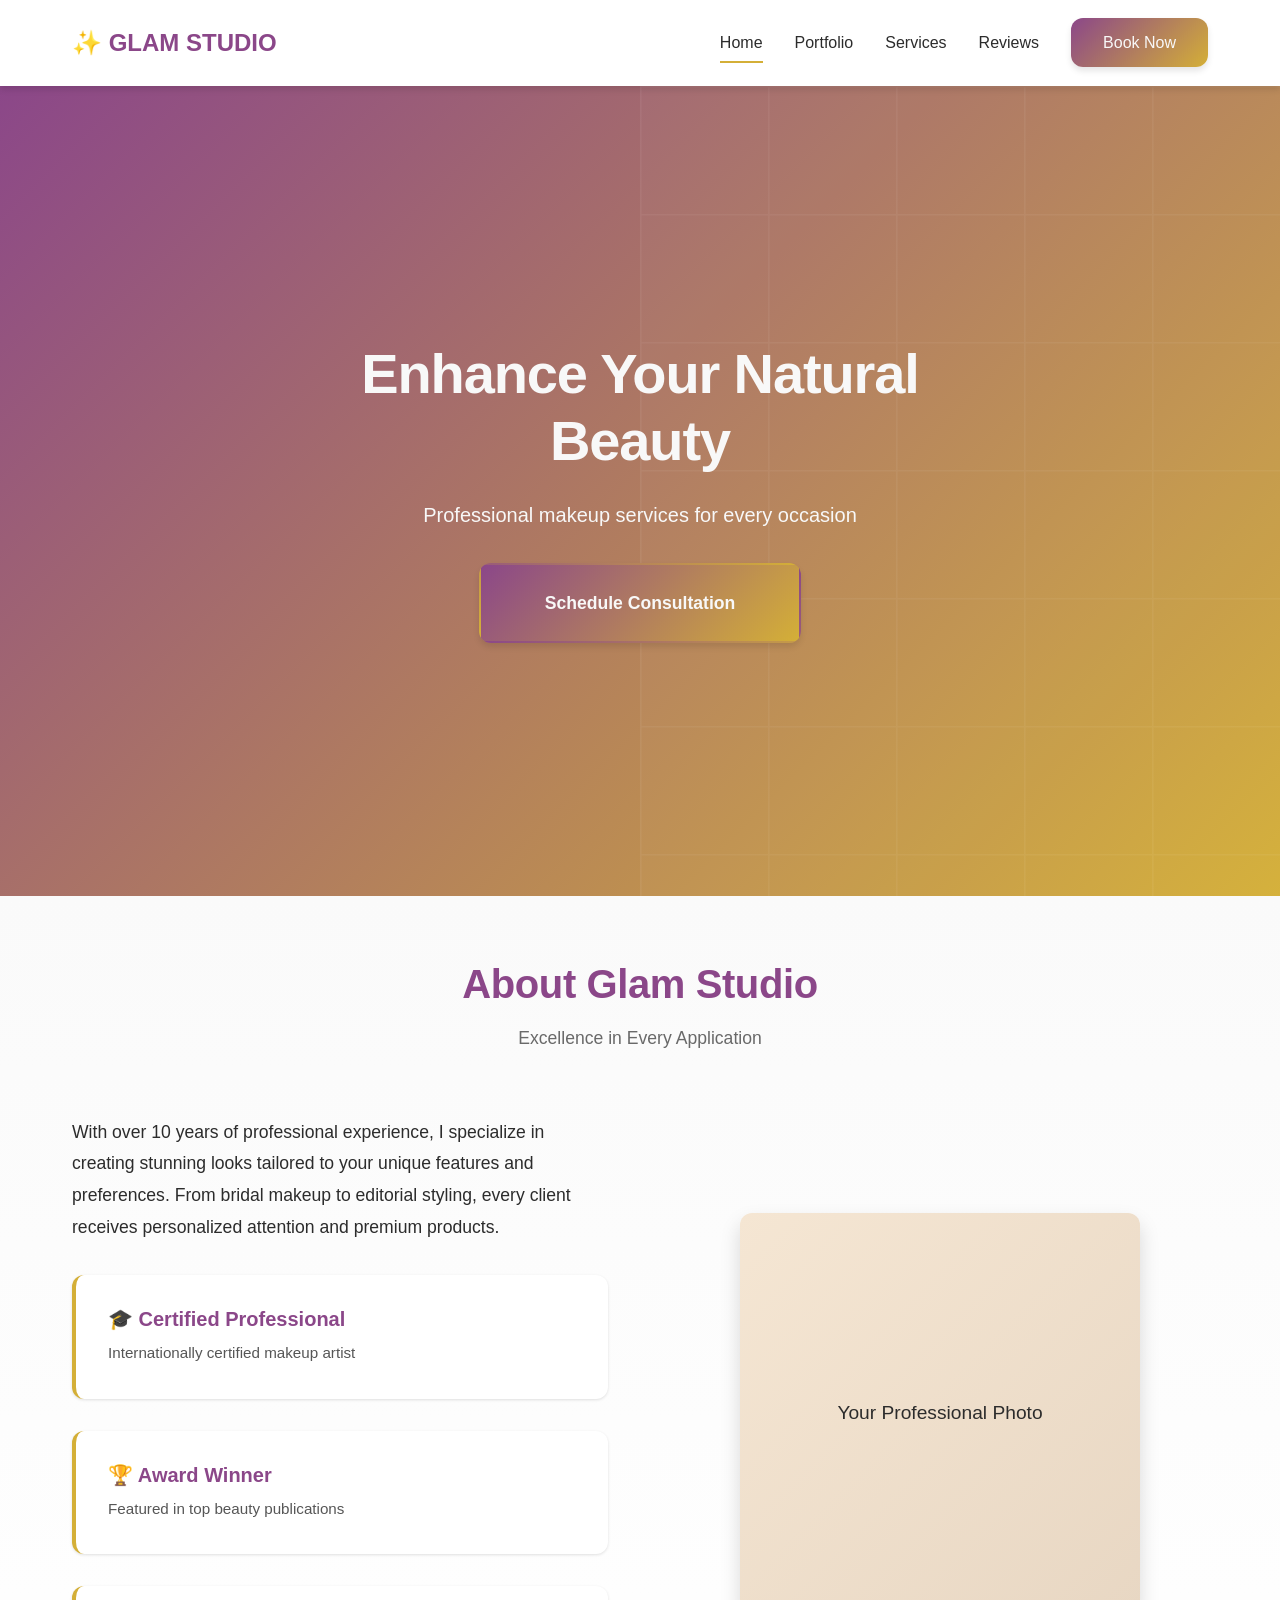
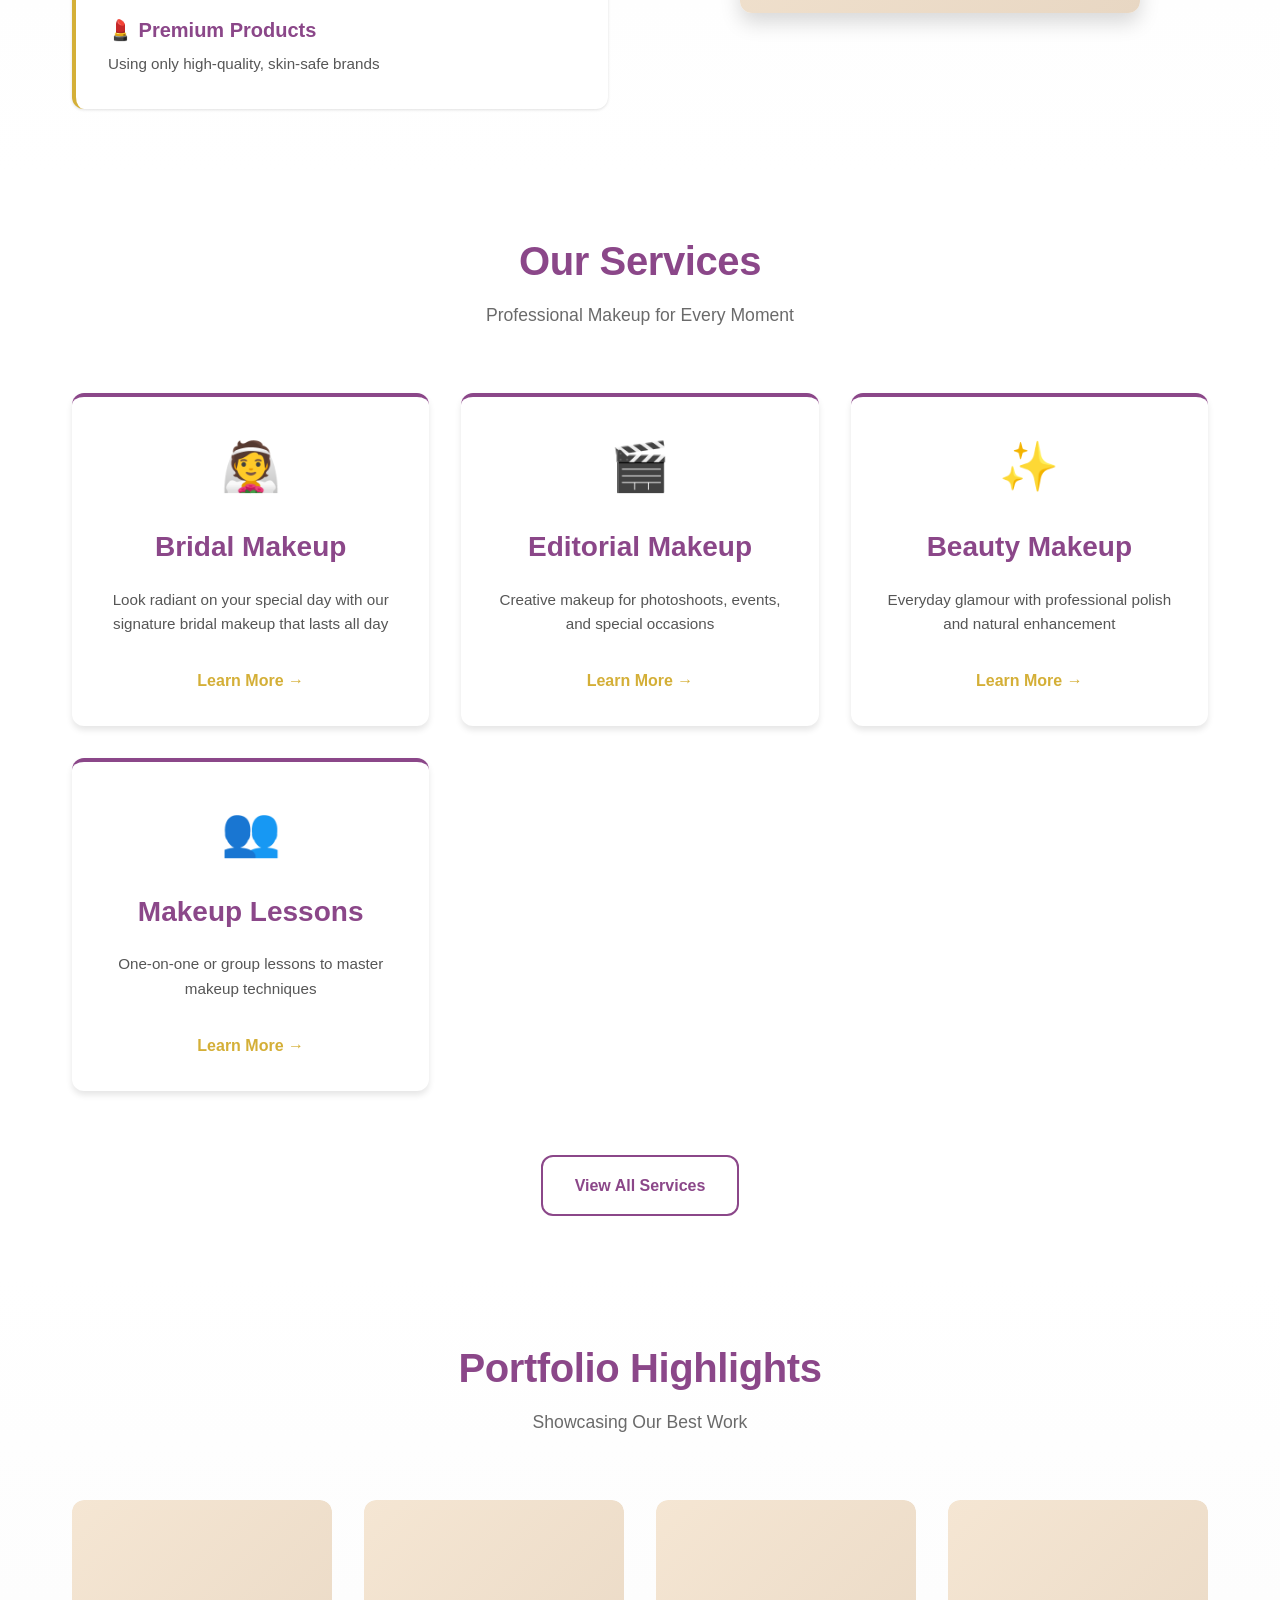
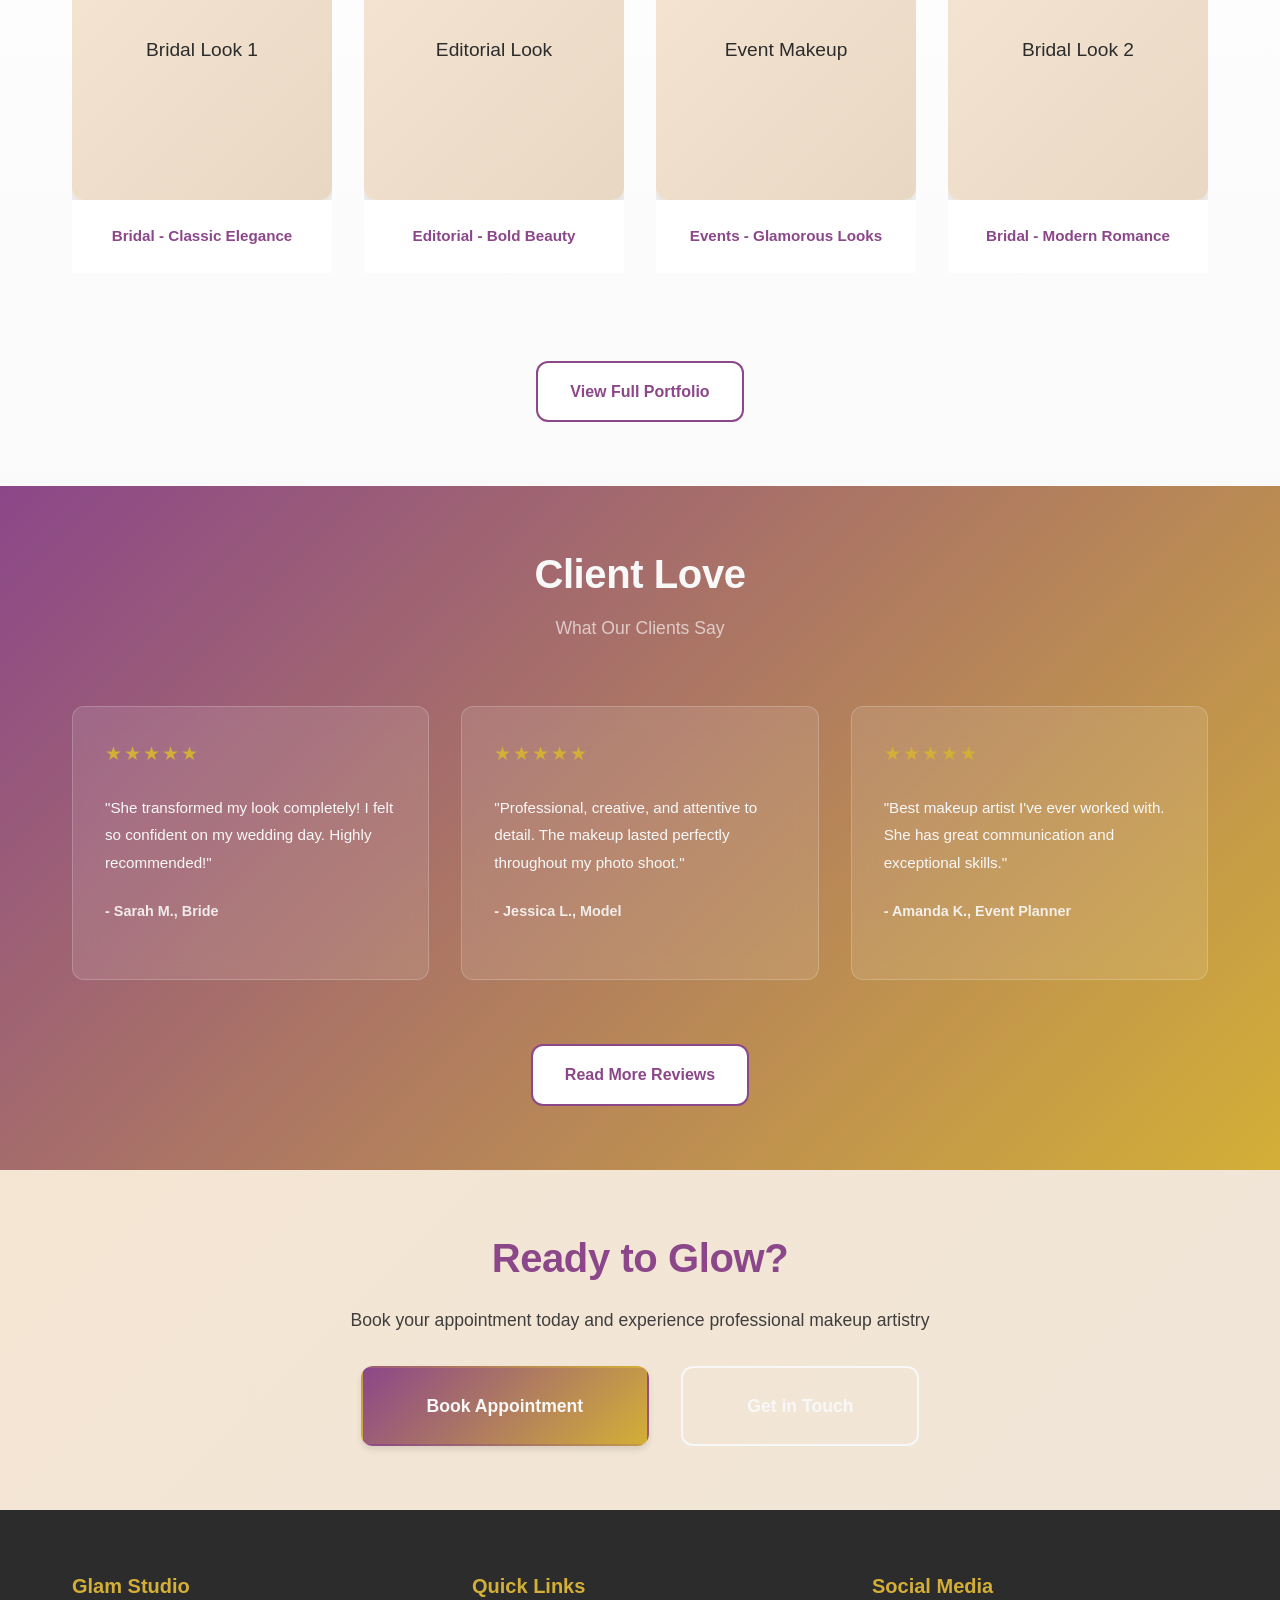
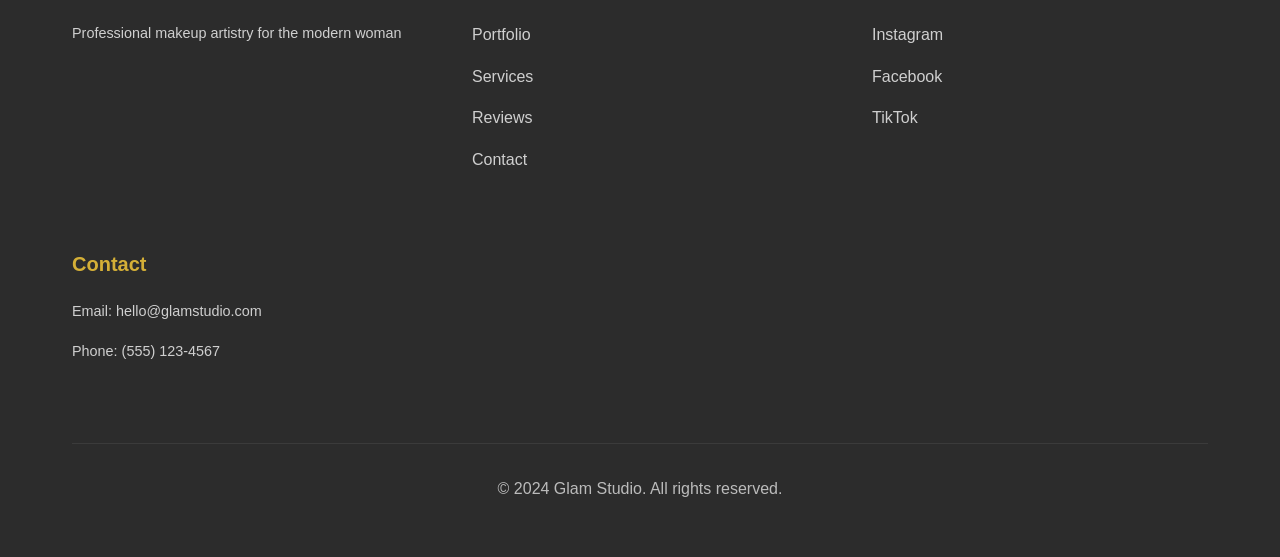
==== pages/index.html @ d690f505 "Reorganize project structure: move HTML to pages/, CSS to css/, JS to js/, and add documentation" ====
<!DOCTYPE html>
<html lang="en">
<head>
    <meta charset="UTF-8">
    <meta name="viewport" content="width=device-width, initial-scale=1.0">
    <title>Glam Studio - Professional Makeup Artist</title>
    <meta name="description" content="Transform your look with expert makeup services. Professional bridal, editorial, and beauty makeup by certified makeup artist.">
    <meta name="keywords" content="makeup artist, bridal makeup, professional makeup, beauty services">
    <link rel="stylesheet" href="../css/style.css">
</head>
<body>
    <!-- Navigation Bar -->
    <nav class="navbar">
        <div class="container">
            <div class="nav-wrapper">
                <a href="index.html" class="logo">✨ GLAM STUDIO</a>
                <ul class="nav-menu">
                    <li><a href="index.html" class="nav-link active">Home</a></li>
                    <li><a href="portfolio.html" class="nav-link">Portfolio</a></li>
                    <li><a href="services.html" class="nav-link">Services</a></li>
                    <li><a href="reviews.html" class="nav-link">Reviews</a></li>
                    <li><a href="contact.html" class="nav-link cta-button">Book Now</a></li>
                </ul>
            </div>
        </div>
    </nav>

    <!-- Hero Section -->
    <header class="hero">
        <div class="hero-content">
            <h1 class="hero-title">Enhance Your Natural Beauty</h1>
            <p class="hero-subtitle">Professional makeup services for every occasion</p>
            <a href="contact.html" class="btn btn-primary btn-lg">Schedule Consultation</a>
        </div>
        <div class="hero-background"></div>
    </header>

    <!-- About Section -->
    <section class="about">
        <div class="container">
            <div class="section-header">
                <h2>About Glam Studio</h2>
                <p class="section-subtitle">Excellence in Every Application</p>
            </div>
            <div class="about-grid">
                <div class="about-content">
                    <p>With over 10 years of professional experience, I specialize in creating stunning looks tailored to your unique features and preferences. From bridal makeup to editorial styling, every client receives personalized attention and premium products.</p>
                    <div class="credentials">
                        <div class="credential-item">
                            <h4>🎓 Certified Professional</h4>
                            <p>Internationally certified makeup artist</p>
                        </div>
                        <div class="credential-item">
                            <h4>🏆 Award Winner</h4>
                            <p>Featured in top beauty publications</p>
                        </div>
                        <div class="credential-item">
                            <h4>💄 Premium Products</h4>
                            <p>Using only high-quality, skin-safe brands</p>
                        </div>
                    </div>
                </div>
                <div class="about-image">
                    <div class="image-placeholder">
                        <span>Your Professional Photo</span>
                    </div>
                </div>
            </div>
        </div>
    </section>

    <!-- Services Preview -->
    <section class="services-preview">
        <div class="container">
            <div class="section-header">
                <h2>Our Services</h2>
                <p class="section-subtitle">Professional Makeup for Every Moment</p>
            </div>
            <div class="services-grid">
                <div class="service-card">
                    <div class="service-icon">👰</div>
                    <h3>Bridal Makeup</h3>
                    <p>Look radiant on your special day with our signature bridal makeup that lasts all day</p>
                    <a href="services.html#bridal" class="service-link">Learn More →</a>
                </div>
                <div class="service-card">
                    <div class="service-icon">🎬</div>
                    <h3>Editorial Makeup</h3>
                    <p>Creative makeup for photoshoots, events, and special occasions</p>
                    <a href="services.html#editorial" class="service-link">Learn More →</a>
                </div>
                <div class="service-card">
                    <div class="service-icon">✨</div>
                    <h3>Beauty Makeup</h3>
                    <p>Everyday glamour with professional polish and natural enhancement</p>
                    <a href="services.html#beauty" class="service-link">Learn More →</a>
                </div>
                <div class="service-card">
                    <div class="service-icon">👥</div>
                    <h3>Makeup Lessons</h3>
                    <p>One-on-one or group lessons to master makeup techniques</p>
                    <a href="services.html#lessons" class="service-link">Learn More →</a>
                </div>
            </div>
            <div class="services-cta">
                <a href="services.html" class="btn btn-secondary">View All Services</a>
            </div>
        </div>
    </section>

    <!-- Portfolio Preview -->
    <section class="portfolio-preview">
        <div class="container">
            <div class="section-header">
                <h2>Portfolio Highlights</h2>
                <p class="section-subtitle">Showcasing Our Best Work</p>
            </div>
            <div class="portfolio-grid">
                <div class="portfolio-item">
                    <div class="portfolio-image">
                        <div class="image-placeholder">
                            <span>Bridal Look 1</span>
                        </div>
                    </div>
                    <p class="portfolio-title">Bridal - Classic Elegance</p>
                </div>
                <div class="portfolio-item">
                    <div class="portfolio-image">
                        <div class="image-placeholder">
                            <span>Editorial Look</span>
                        </div>
                    </div>
                    <p class="portfolio-title">Editorial - Bold Beauty</p>
                </div>
                <div class="portfolio-item">
                    <div class="portfolio-image">
                        <div class="image-placeholder">
                            <span>Event Makeup</span>
                        </div>
                    </div>
                    <p class="portfolio-title">Events - Glamorous Looks</p>
                </div>
                <div class="portfolio-item">
                    <div class="portfolio-image">
                        <div class="image-placeholder">
                            <span>Bridal Look 2</span>
                        </div>
                    </div>
                    <p class="portfolio-title">Bridal - Modern Romance</p>
                </div>
            </div>
            <div class="portfolio-cta">
                <a href="portfolio.html" class="btn btn-secondary">View Full Portfolio</a>
            </div>
        </div>
    </section>

    <!-- Testimonials Preview -->
    <section class="testimonials-preview">
        <div class="container">
            <div class="section-header">
                <h2>Client Love</h2>
                <p class="section-subtitle">What Our Clients Say</p>
            </div>
            <div class="testimonials-grid">
                <div class="testimonial-card">
                    <div class="stars">★★★★★</div>
                    <p class="testimonial-text">"She transformed my look completely! I felt so confident on my wedding day. Highly recommended!"</p>
                    <p class="testimonial-author">- Sarah M., Bride</p>
                </div>
                <div class="testimonial-card">
                    <div class="stars">★★★★★</div>
                    <p class="testimonial-text">"Professional, creative, and attentive to detail. The makeup lasted perfectly throughout my photo shoot."</p>
                    <p class="testimonial-author">- Jessica L., Model</p>
                </div>
                <div class="testimonial-card">
                    <div class="stars">★★★★★</div>
                    <p class="testimonial-text">"Best makeup artist I've ever worked with. She has great communication and exceptional skills."</p>
                    <p class="testimonial-author">- Amanda K., Event Planner</p>
                </div>
            </div>
            <div class="testimonials-cta">
                <a href="reviews.html" class="btn btn-secondary">Read More Reviews</a>
            </div>
        </div>
    </section>

    <!-- Call-to-Action Section -->
    <section class="cta-section">
        <div class="container">
            <h2>Ready to Glow?</h2>
            <p>Book your appointment today and experience professional makeup artistry</p>
            <div class="cta-buttons">
                <a href="contact.html" class="btn btn-primary btn-lg">Book Appointment</a>
                <a href="contact.html" class="btn btn-outline btn-lg">Get in Touch</a>
            </div>
        </div>
    </section>

    <!-- Footer -->
    <footer class="footer">
        <div class="container">
            <div class="footer-grid">
                <div class="footer-section">
                    <h4>Glam Studio</h4>
                    <p>Professional makeup artistry for the modern woman</p>
                </div>
                <div class="footer-section">
                    <h4>Quick Links</h4>
                    <ul>
                        <li><a href="portfolio.html">Portfolio</a></li>
                        <li><a href="services.html">Services</a></li>
                        <li><a href="reviews.html">Reviews</a></li>
                        <li><a href="contact.html">Contact</a></li>
                    </ul>
                </div>
                <div class="footer-section">
                    <h4>Social Media</h4>
                    <ul>
                        <li><a href="#">Instagram</a></li>
                        <li><a href="#">Facebook</a></li>
                        <li><a href="#">TikTok</a></li>
                    </ul>
                </div>
                <div class="footer-section">
                    <h4>Contact</h4>
                    <p>Email: hello@glamstudio.com</p>
                    <p>Phone: (555) 123-4567</p>
                </div>
            </div>
            <div class="footer-bottom">
                <p>&copy; 2024 Glam Studio. All rights reserved.</p>
            </div>
        </div>
    </footer>

    <script src="../js/script.js"></script>
</body>
</html>
---- css/style.css ----
/* ========================================
   PROFESSIONAL MAKEUP ARTIST WEBSITE
   Web Design Principles Applied:
   - Visual Hierarchy (Gestalt Principles)
   - Color Theory & Contrast (Aesthetic-Usability Effect)
   - Simplicity & Minimalism (Hick's Law)
   - Typography & Readability (Fitts's Law)
   - Performance & Accessibility (WCAG 2.1)
   ======================================== */

/* ========== ROOT & VARIABLES ========== */
:root {
    /* Color Palette - Professional & Elegant */
    --primary: #8B4789;          /* Rich Purple - Premium, sophisticated */
    --secondary: #D4AF37;        /* Gold - Luxury, elegance */
    --accent: #F5E6D3;           /* Warm Cream - Warmth, sophistication */
    --text-dark: #2C2C2C;        /* Deep charcoal - readability */
    --text-light: #F8F8F8;       /* Off-white - contrast */
    --border: #E8E8E8;           /* Light gray - subtle separation */
    --success: #27AE60;          /* Green - positive feedback */
    
    /* Typography */
    --font-heading: 'Segoe UI', Tahoma, Geneva, Verdana, sans-serif;
    --font-body: -apple-system, BlinkMacSystemFont, 'Segoe UI', 'Roboto', sans-serif;
    
    /* Spacing System (8px base) */
    --spacing-xs: 0.5rem;
    --spacing-sm: 1rem;
    --spacing-md: 1.5rem;
    --spacing-lg: 2rem;
    --spacing-xl: 3rem;
    --spacing-2xl: 4rem;
    
    /* Border Radius */
    --radius-sm: 4px;
    --radius-md: 8px;
    --radius-lg: 12px;
    
    /* Shadows - Depth Hierarchy */
    --shadow-sm: 0 1px 3px rgba(0, 0, 0, 0.12);
    --shadow-md: 0 4px 6px rgba(0, 0, 0, 0.1);
    --shadow-lg: 0 10px 20px rgba(0, 0, 0, 0.15);
    --shadow-xl: 0 20px 40px rgba(0, 0, 0, 0.2);
    
    /* Transitions */
    --transition-fast: 200ms ease;
    --transition-base: 300ms ease;
    --transition-slow: 500ms ease;
}

/* ========== GLOBAL STYLES ========== */
* {
    margin: 0;
    padding: 0;
    box-sizing: border-box;
}

html {
    scroll-behavior: smooth;
    font-size: 16px;
}

body {
    font-family: var(--font-body);
    color: var(--text-dark);
    background-color: #FFFFFF;
    line-height: 1.6;
    -webkit-font-smoothing: antialiased;
    -moz-osx-font-smoothing: grayscale;
}

/* ========== TYPOGRAPHY ========== */
h1, h2, h3, h4, h5, h6 {
    font-family: var(--font-heading);
    font-weight: 700;
    line-height: 1.2;
    margin-bottom: var(--spacing-md);
}

h1 {
    font-size: 3.5rem;
    letter-spacing: -0.02em;
}

h2 {
    font-size: 2.5rem;
    letter-spacing: -0.01em;
}

h3 {
    font-size: 1.75rem;
}

h4 {
    font-size: 1.25rem;
}

p {
    font-size: 1rem;
    margin-bottom: var(--spacing-md);
}

a {
    text-decoration: none;
    color: inherit;
    transition: color var(--transition-base);
}

/* ========== CONTAINER & LAYOUT ========== */
.container {
    max-width: 1200px;
    margin: 0 auto;
    padding: 0 var(--spacing-lg);
}

section {
    padding: var(--spacing-2xl) 0;
}

/* ========== NAVBAR ========== */
.navbar {
    background: #FFFFFF;
    position: sticky;
    top: 0;
    z-index: 1000;
    box-shadow: var(--shadow-md);
}

.nav-wrapper {
    display: flex;
    justify-content: space-between;
    align-items: center;
    padding: var(--spacing-md) 0;
}

.logo {
    font-size: 1.5rem;
    font-weight: 800;
    color: var(--primary);
    transition: transform var(--transition-base);
}

.logo:hover {
    transform: scale(1.05);
}

.nav-menu {
    display: flex;
    list-style: none;
    gap: var(--spacing-lg);
    align-items: center;
}

.nav-link {
    font-weight: 500;
    color: var(--text-dark);
    position: relative;
    padding: var(--spacing-xs) 0;
    transition: color var(--transition-base);
}

.nav-link::after {
    content: '';
    position: absolute;
    bottom: -4px;
    left: 0;
    width: 0;
    height: 2px;
    background: var(--secondary);
    transition: width var(--transition-base);
}

.nav-link:hover::after,
.nav-link.active::after {
    width: 100%;
}

.cta-button {
    background: linear-gradient(135deg, var(--primary), var(--secondary));
    color: var(--text-light);
    padding: var(--spacing-sm) var(--spacing-lg);
    border-radius: var(--radius-lg);
    transition: all var(--transition-base);
    box-shadow: var(--shadow-md);
}

.cta-button:hover {
    transform: translateY(-2px);
    box-shadow: var(--shadow-lg);
}

/* ========== HERO SECTION ========== */
.hero {
    min-height: 90vh;
    display: flex;
    align-items: center;
    justify-content: center;
    position: relative;
    overflow: hidden;
    background: linear-gradient(135deg, var(--primary), var(--secondary));
    color: var(--text-light);
}

.hero-background {
    position: absolute;
    top: 0;
    right: 0;
    width: 50%;
    height: 100%;
    background: url('data:image/svg+xml,<svg xmlns="http://www.w3.org/2000/svg" viewBox="0 0 100 100"><defs><pattern id="grid" width="20" height="20" patternUnits="userSpaceOnUse"><path d="M 20 0 L 0 0 0 20" fill="none" stroke="rgba(255,255,255,0.1)" stroke-width="0.5"/></pattern></defs><rect width="100" height="100" fill="rgba(255,255,255,0.05)"/><rect width="100" height="100" fill="url(%23grid)" /></svg>');
    opacity: 0.5;
}

.hero-content {
    text-align: center;
    z-index: 10;
    max-width: 600px;
}

.hero-title {
    font-size: 3.5rem;
    margin-bottom: var(--spacing-md);
    animation: slideInDown 0.8s ease-out;
}

.hero-subtitle {
    font-size: 1.25rem;
    margin-bottom: var(--spacing-lg);
    opacity: 0.9;
    animation: slideInUp 0.8s ease-out 0.2s both;
}

/* ========== BUTTONS ========== */
.btn {
    display: inline-block;
    padding: var(--spacing-sm) var(--spacing-lg);
    border-radius: var(--radius-lg);
    font-weight: 600;
    text-align: center;
    cursor: pointer;
    transition: all var(--transition-base);
    border: 2px solid transparent;
    font-size: 1rem;
}

.btn-primary {
    background: linear-gradient(135deg, var(--primary), var(--secondary));
    color: var(--text-light);
    box-shadow: var(--shadow-md);
}

.btn-primary:hover {
    transform: translateY(-3px);
    box-shadow: var(--shadow-lg);
}

.btn-secondary {
    background: #FFFFFF;
    color: var(--primary);
    border: 2px solid var(--primary);
}

.btn-secondary:hover {
    background: var(--primary);
    color: var(--text-light);
}

.btn-outline {
    border: 2px solid var(--text-light);
    color: var(--text-light);
    background: transparent;
}

.btn-outline:hover {
    background: var(--text-light);
    color: var(--primary);
}

.btn-lg {
    padding: var(--spacing-md) var(--spacing-2xl);
    font-size: 1.1rem;
}

/* ========== SECTION HEADERS ========== */
.section-header {
    text-align: center;
    margin-bottom: var(--spacing-2xl);
}

.section-header h2 {
    color: var(--primary);
    margin-bottom: var(--spacing-sm);
}

.section-subtitle {
    font-size: 1.1rem;
    color: var(--text-dark);
    opacity: 0.7;
}

/* ========== ABOUT SECTION ========== */
.about {
    background: linear-gradient(180deg, #FAFAFA 0%, #FFFFFF 100%);
}

.about-grid {
    display: grid;
    grid-template-columns: 1fr 1fr;
    gap: var(--spacing-2xl);
    align-items: center;
}

.about-content p {
    font-size: 1.1rem;
    line-height: 1.8;
    margin-bottom: var(--spacing-lg);
    color: var(--text-dark);
}

.credentials {
    display: grid;
    gap: var(--spacing-lg);
}

.credential-item {
    padding: var(--spacing-lg);
    background: #FFFFFF;
    border-radius: var(--radius-lg);
    border-left: 4px solid var(--secondary);
    box-shadow: var(--shadow-sm);
    transition: all var(--transition-base);
}

.credential-item:hover {
    box-shadow: var(--shadow-md);
    transform: translateX(4px);
}

.credential-item h4 {
    color: var(--primary);
    margin-bottom: var(--spacing-xs);
}

.credential-item p {
    font-size: 0.95rem;
    opacity: 0.8;
    margin: 0;
}

.about-image {
    display: flex;
    justify-content: center;
}

.image-placeholder {
    width: 100%;
    max-width: 400px;
    aspect-ratio: 1;
    background: linear-gradient(135deg, var(--accent), #E8D7C3);
    border-radius: var(--radius-lg);
    display: flex;
    align-items: center;
    justify-content: center;
    font-size: 1.2rem;
    color: var(--text-dark);
    box-shadow: var(--shadow-lg);
}

/* ========== SERVICES SECTION ========== */
.services-preview {
    background: #FFFFFF;
}

.services-grid {
    display: grid;
    grid-template-columns: repeat(auto-fit, minmax(280px, 1fr));
    gap: var(--spacing-lg);
    margin-bottom: var(--spacing-2xl);
}

.service-card {
    background: #FFFFFF;
    padding: var(--spacing-lg);
    border-radius: var(--radius-lg);
    text-align: center;
    transition: all var(--transition-base);
    box-shadow: var(--shadow-md);
    border-top: 4px solid var(--primary);
}

.service-card:hover {
    transform: translateY(-8px);
    box-shadow: var(--shadow-xl);
}

.service-icon {
    font-size: 3rem;
    margin-bottom: var(--spacing-md);
}

.service-card h3 {
    color: var(--primary);
    margin-bottom: var(--spacing-md);
}

.service-card p {
    color: var(--text-dark);
    opacity: 0.8;
    font-size: 0.95rem;
    margin-bottom: var(--spacing-lg);
}

.service-link {
    color: var(--secondary);
    font-weight: 600;
    display: inline-block;
    transition: all var(--transition-base);
}

.service-link:hover {
    color: var(--primary);
    transform: translateX(4px);
}

.services-cta {
    text-align: center;
}

/* ========== PORTFOLIO SECTION ========== */
.portfolio-preview {
    background: linear-gradient(180deg, #FFFFFF 0%, #FAFAFA 100%);
}

.portfolio-grid {
    display: grid;
    grid-template-columns: repeat(auto-fit, minmax(250px, 1fr));
    gap: var(--spacing-lg);
    margin-bottom: var(--spacing-2xl);
}

.portfolio-item {
    overflow: hidden;
    border-radius: var(--radius-lg);
    transition: all var(--transition-base);
    cursor: pointer;
}

.portfolio-image {
    position: relative;
    overflow: hidden;
    height: 300px;
}

.image-placeholder {
    width: 100%;
    height: 100%;
    display: flex;
    align-items: center;
    justify-content: center;
}

.portfolio-item:hover .portfolio-image {
    transform: scale(1.05);
}

.portfolio-item:hover {
    box-shadow: var(--shadow-xl);
}

.portfolio-title {
    padding: var(--spacing-md);
    background: #FFFFFF;
    text-align: center;
    font-size: 0.95rem;
    color: var(--primary);
    font-weight: 600;
}

.portfolio-cta {
    text-align: center;
}

/* ========== TESTIMONIALS SECTION ========== */
.testimonials-preview {
    background: linear-gradient(135deg, var(--primary), var(--secondary));
    color: var(--text-light);
}

.testimonials-preview .section-header h2 {
    color: var(--text-light);
}

.testimonials-preview .section-subtitle {
    color: rgba(255, 255, 255, 0.9);
}

.testimonials-grid {
    display: grid;
    grid-template-columns: repeat(auto-fit, minmax(300px, 1fr));
    gap: var(--spacing-lg);
    margin-bottom: var(--spacing-2xl);
}

.testimonial-card {
    background: rgba(255, 255, 255, 0.1);
    padding: var(--spacing-lg);
    border-radius: var(--radius-lg);
    backdrop-filter: blur(10px);
    border: 1px solid rgba(255, 255, 255, 0.2);
    transition: all var(--transition-base);
}

.testimonial-card:hover {
    background: rgba(255, 255, 255, 0.15);
    transform: translateY(-4px);
}

.stars {
    color: var(--secondary);
    font-size: 1.2rem;
    margin-bottom: var(--spacing-md);
    letter-spacing: 2px;
}

.testimonial-text {
    font-size: 0.95rem;
    margin-bottom: var(--spacing-md);
    line-height: 1.8;
}

.testimonial-author {
    font-weight: 600;
    font-size: 0.9rem;
    opacity: 0.9;
}

.testimonials-cta {
    text-align: center;
}

/* ========== CTA SECTION ========== */
.cta-section {
    background: linear-gradient(135deg, var(--accent), #F0E5D8);
    text-align: center;
    padding: var(--spacing-2xl) 0;
}

.cta-section h2 {
    color: var(--primary);
    margin-bottom: var(--spacing-md);
}

.cta-section p {
    font-size: 1.1rem;
    color: var(--text-dark);
    margin-bottom: var(--spacing-lg);
    opacity: 0.9;
}

.cta-buttons {
    display: flex;
    gap: var(--spacing-lg);
    justify-content: center;
    flex-wrap: wrap;
}

/* ========== FOOTER ========== */
.footer {
    background: var(--text-dark);
    color: var(--text-light);
    padding: var(--spacing-2xl) 0 var(--spacing-lg);
}

.footer-grid {
    display: grid;
    grid-template-columns: repeat(auto-fit, minmax(250px, 1fr));
    gap: var(--spacing-2xl);
    margin-bottom: var(--spacing-2xl);
}

.footer-section h4 {
    color: var(--secondary);
    margin-bottom: var(--spacing-md);
}

.footer-section p {
    font-size: 0.9rem;
    opacity: 0.8;
    margin-bottom: var(--spacing-sm);
}

.footer-section ul {
    list-style: none;
}

.footer-section ul li {
    margin-bottom: var(--spacing-sm);
}

.footer-section a {
    color: var(--text-light);
    opacity: 0.8;
    transition: all var(--transition-base);
}

.footer-section a:hover {
    color: var(--secondary);
    opacity: 1;
}

.footer-bottom {
    text-align: center;
    padding-top: var(--spacing-lg);
    border-top: 1px solid rgba(255, 255, 255, 0.1);
    font-size: 0.85rem;
    opacity: 0.7;
}

/* ========== ANIMATIONS ========== */
@keyframes slideInDown {
    from {
        opacity: 0;
        transform: translateY(-30px);
    }
    to {
        opacity: 1;
        transform: translateY(0);
    }
}

@keyframes slideInUp {
    from {
        opacity: 0;
        transform: translateY(30px);
    }
    to {
        opacity: 1;
        transform: translateY(0);
    }
}

/* ========== RESPONSIVE DESIGN ========== */
@media (max-width: 768px) {
    h1 {
        font-size: 2.5rem;
    }

    h2 {
        font-size: 1.75rem;
    }

    .container {
        padding: 0 var(--spacing-md);
    }

    section {
        padding: var(--spacing-xl) 0;
    }

    /* Navigation */
    .nav-menu {
        gap: var(--spacing-md);
        font-size: 0.9rem;
    }

    .cta-button {
        padding: var(--spacing-xs) var(--spacing-md);
    }

    /* Hero */
    .hero-title {
        font-size: 2rem;
    }

    .hero-subtitle {
        font-size: 1rem;
    }

    .hero-background {
        width: 100%;
    }

    /* About */
    .about-grid {
        grid-template-columns: 1fr;
        gap: var(--spacing-lg);
    }

    /* Services */
    .services-grid {
        grid-template-columns: 1fr;
    }

    /* Portfolio */
    .portfolio-image {
        height: 250px;
    }

    /* Testimonials */
    .testimonials-grid {
        grid-template-columns: 1fr;
    }

    /* CTA */
    .cta-buttons {
        flex-direction: column;
    }

    .cta-buttons .btn {
        width: 100%;
    }

    /* Footer */
    .footer-grid {
        grid-template-columns: 1fr 1fr;
    }
}

@media (max-width: 480px) {
    h1 {
        font-size: 1.75rem;
    }

    h2 {
        font-size: 1.25rem;
    }

    .container {
        padding: 0 var(--spacing-md);
    }

    section {
        padding: var(--spacing-lg) 0;
    }

    /* Navbar */
    .nav-wrapper {
        flex-wrap: wrap;
        gap: var(--spacing-md);
    }

    .nav-menu {
        width: 100%;
        gap: var(--spacing-sm);
        flex-wrap: wrap;
    }

    /* Hero */
    .hero {
        min-height: 60vh;
    }

    .hero-title {
        font-size: 1.5rem;
    }

    .hero-subtitle {
        font-size: 0.9rem;
    }

    /* Buttons */
    .btn {
        padding: var(--spacing-sm) var(--spacing-md);
        font-size: 0.9rem;
    }

    /* Footer */
    .footer-grid {
        grid-template-columns: 1fr;
    }
}

/* ========== ACCESSIBILITY ========== */
@media (prefers-reduced-motion: reduce) {
    * {
        animation-duration: 0.01ms !important;
        animation-iteration-count: 1 !important;
        transition-duration: 0.01ms !important;
    }
}

@media (prefers-color-scheme: dark) {
    body {
        background-color: #1a1a1a;
        color: #e8e8e8;
    }

    h1, h2, h3, h4, h5, h6 {
        color: #d4af37;
    }

    p {
        color: #d0d0d0;
    }

    .navbar {
        background: #252525;
        border-bottom: 1px solid #404040;
    }

    .about {
        background: #1f1f1f;
    }

    .about-content p {
        color: #d0d0d0;
    }

    .credential-item {
        background: #2a2a2a;
        border-left-color: #d4af37;
    }

    .credential-item h4 {
        color: #d4af37;
    }

    .credential-item p {
        color: #b0b0b0;
    }

    .services-preview {
        background: #1f1f1f;
    }

    .service-card {
        background: #2a2a2a;
        border-top-color: #d4af37;
    }

    .service-card h3 {
        color: #d4af37;
    }

    .service-card p {
        color: #c0c0c0;
    }

    .service-link {
        color: #d4af37;
    }

    .section-header h2 {
        color: #d4af37;
    }

    .section-subtitle {
        color: #b0b0b0;
    }

    .portfolio-preview {
        background: #1f1f1f;
    }

    .portfolio-title {
        background: #2a2a2a;
        color: #d4af37;
    }

    .testimonial-card {
        background: rgba(212, 175, 55, 0.1);
        border: 1px solid rgba(212, 175, 55, 0.3);
    }

    .testimonial-text {
        color: #e0e0e0;
    }

    .footer {
        background: #0d0d0d;
        color: #d0d0d0;
    }

    .footer-section h4 {
        color: #d4af37;
    }

    .footer-section a {
        color: #d0d0d0;
    }

    .footer-section a:hover {
        color: #d4af37;
    }

    .rating-bar {
        color: #d0d0d0;
    }

    .rating-label {
        color: #e0e0e0;
    }

    .review-card {
        background: #2a2a2a;
        border-color: #404040;
    }

    .reviewer-info h4 {
        color: #d4af37;
    }

    .reviewer-info p {
        color: #a0a0a0;
    }

    .review-text {
        color: #d0d0d0;
    }

    .review-meta {
        color: #a0a0a0;
    }

    .review-category {
        background: rgba(212, 175, 55, 0.2);
        color: #d4af37;
    }

    .cta-section {
        background: linear-gradient(135deg, #2a1f2a, #3a2a1a);
    }

    .cta-section h2 {
        color: #d4af37;
    }

    .cta-section p {
        color: #d0d0d0;
    }

    .stat-card {
        background: linear-gradient(135deg, #8B4789, #D4AF37);
        color: #f0f0f0;
    }

    .faq-section {
        background: #2a2a2a;
    }

    .faq-item {
        background: #1f1f1f;
        border-left-color: #d4af37;
    }

    .faq-item h4 {
        color: #d4af37;
    }

    .faq-item p {
        color: #d0d0d0;
    }

    .info-block {
        background: #2a2a2a;
        border-left-color: #d4af37;
    }

    .info-block h3 {
        color: #d4af37;
    }

    .info-block p {
        color: #d0d0d0;
    }

    .info-block a {
        color: #d4af37;
    }

    .logo {
        color: #d4af37;
    }

    .nav-link {
        color: #e8e8e8;
    }

    .nav-link:hover {
        color: #d4af37;
    }
}

/* ========== FOCUS STATES ========== */
a:focus,
button:focus {
    outline: 2px solid var(--secondary);
    outline-offset: 2px;
}

/* ========== PRINT STYLES ========== */
@media print {
    .navbar,
    .footer,
    .cta-section {
        display: none;
    }

    body {
        background: #FFFFFF;
        color: #000000;
    }
}
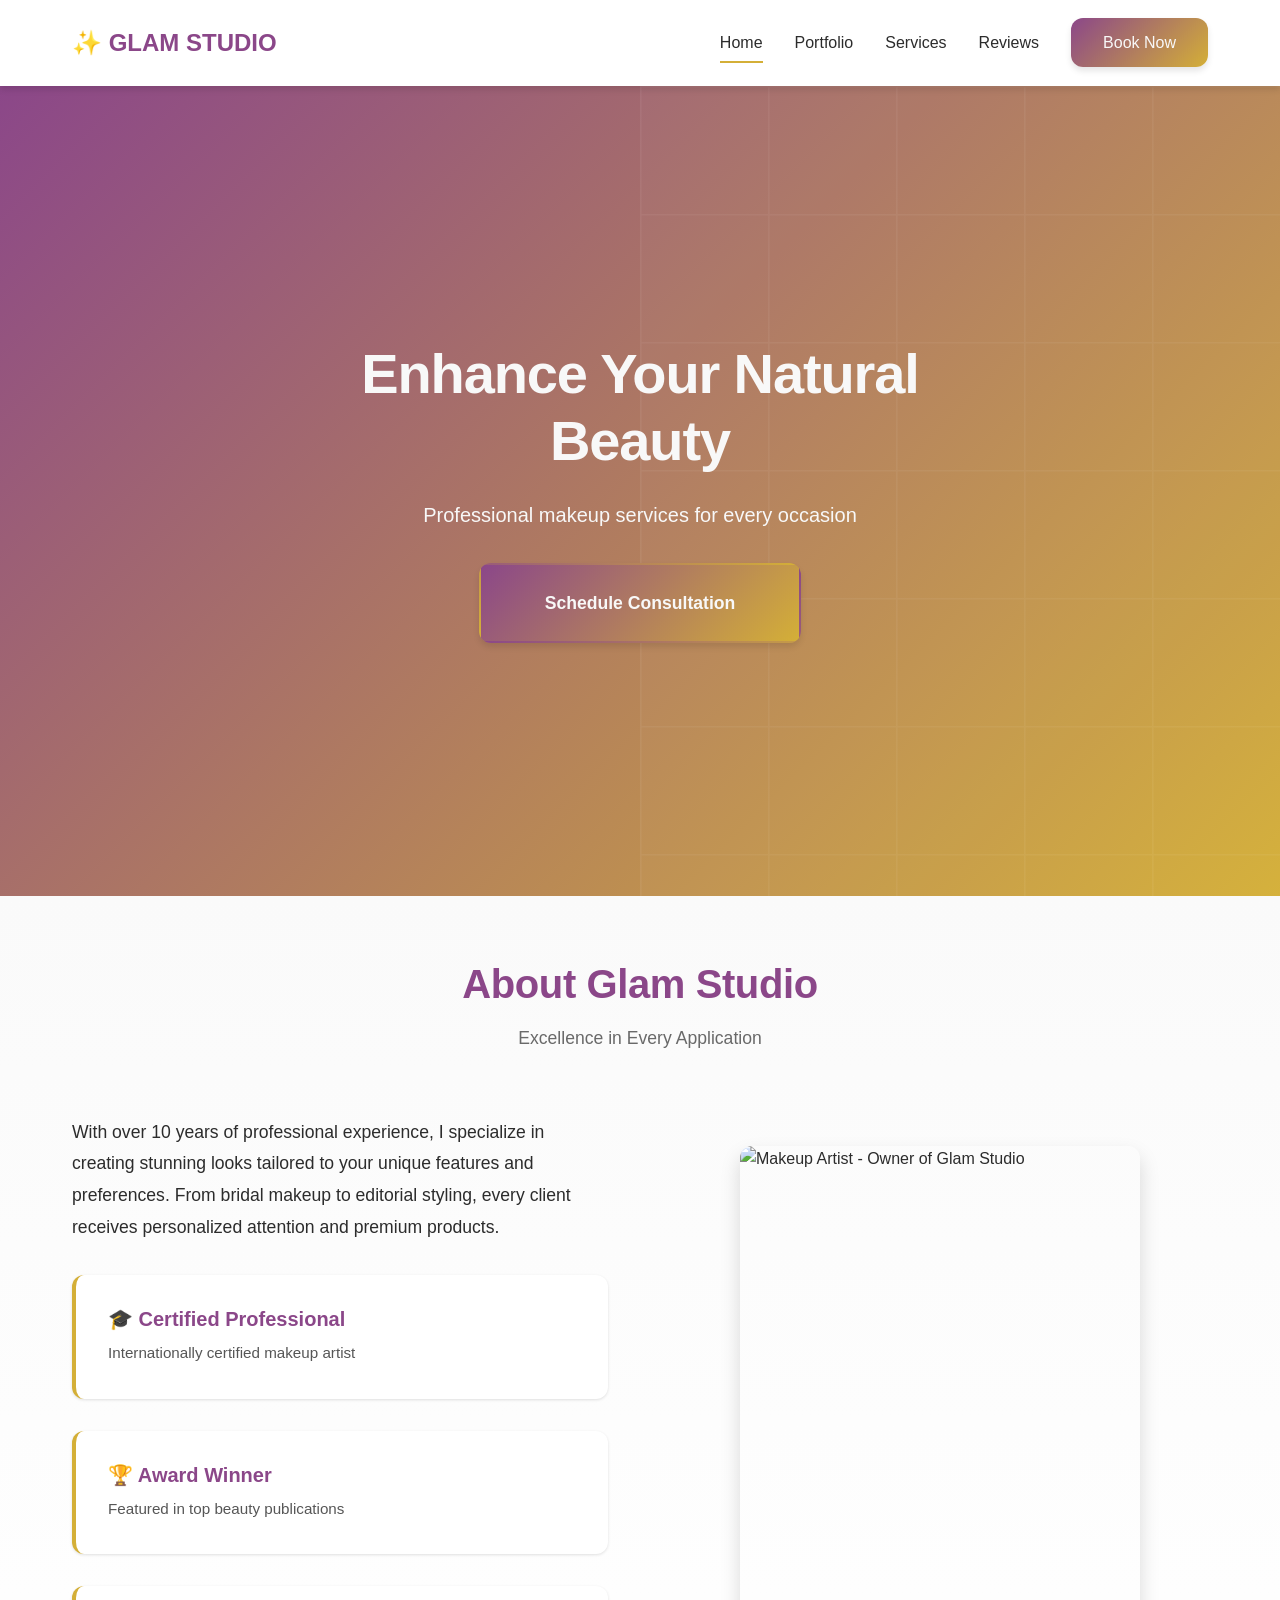
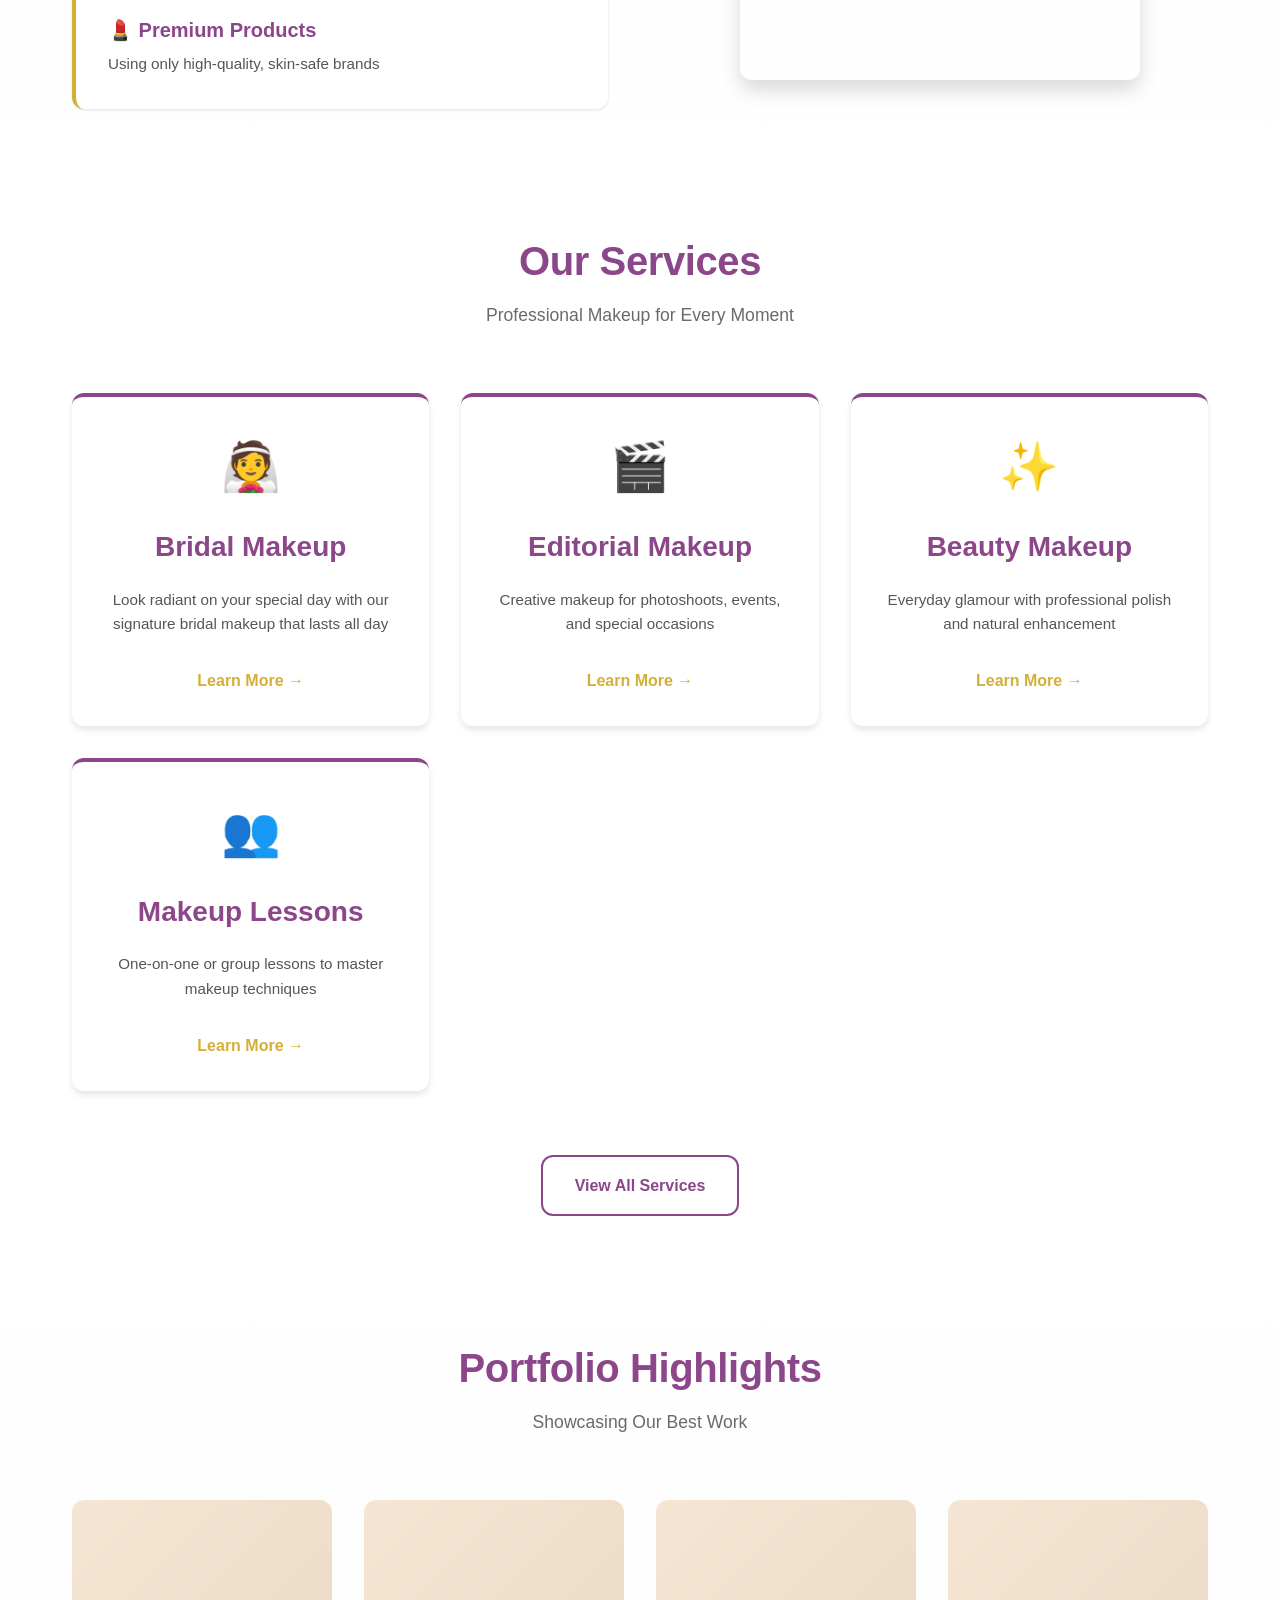
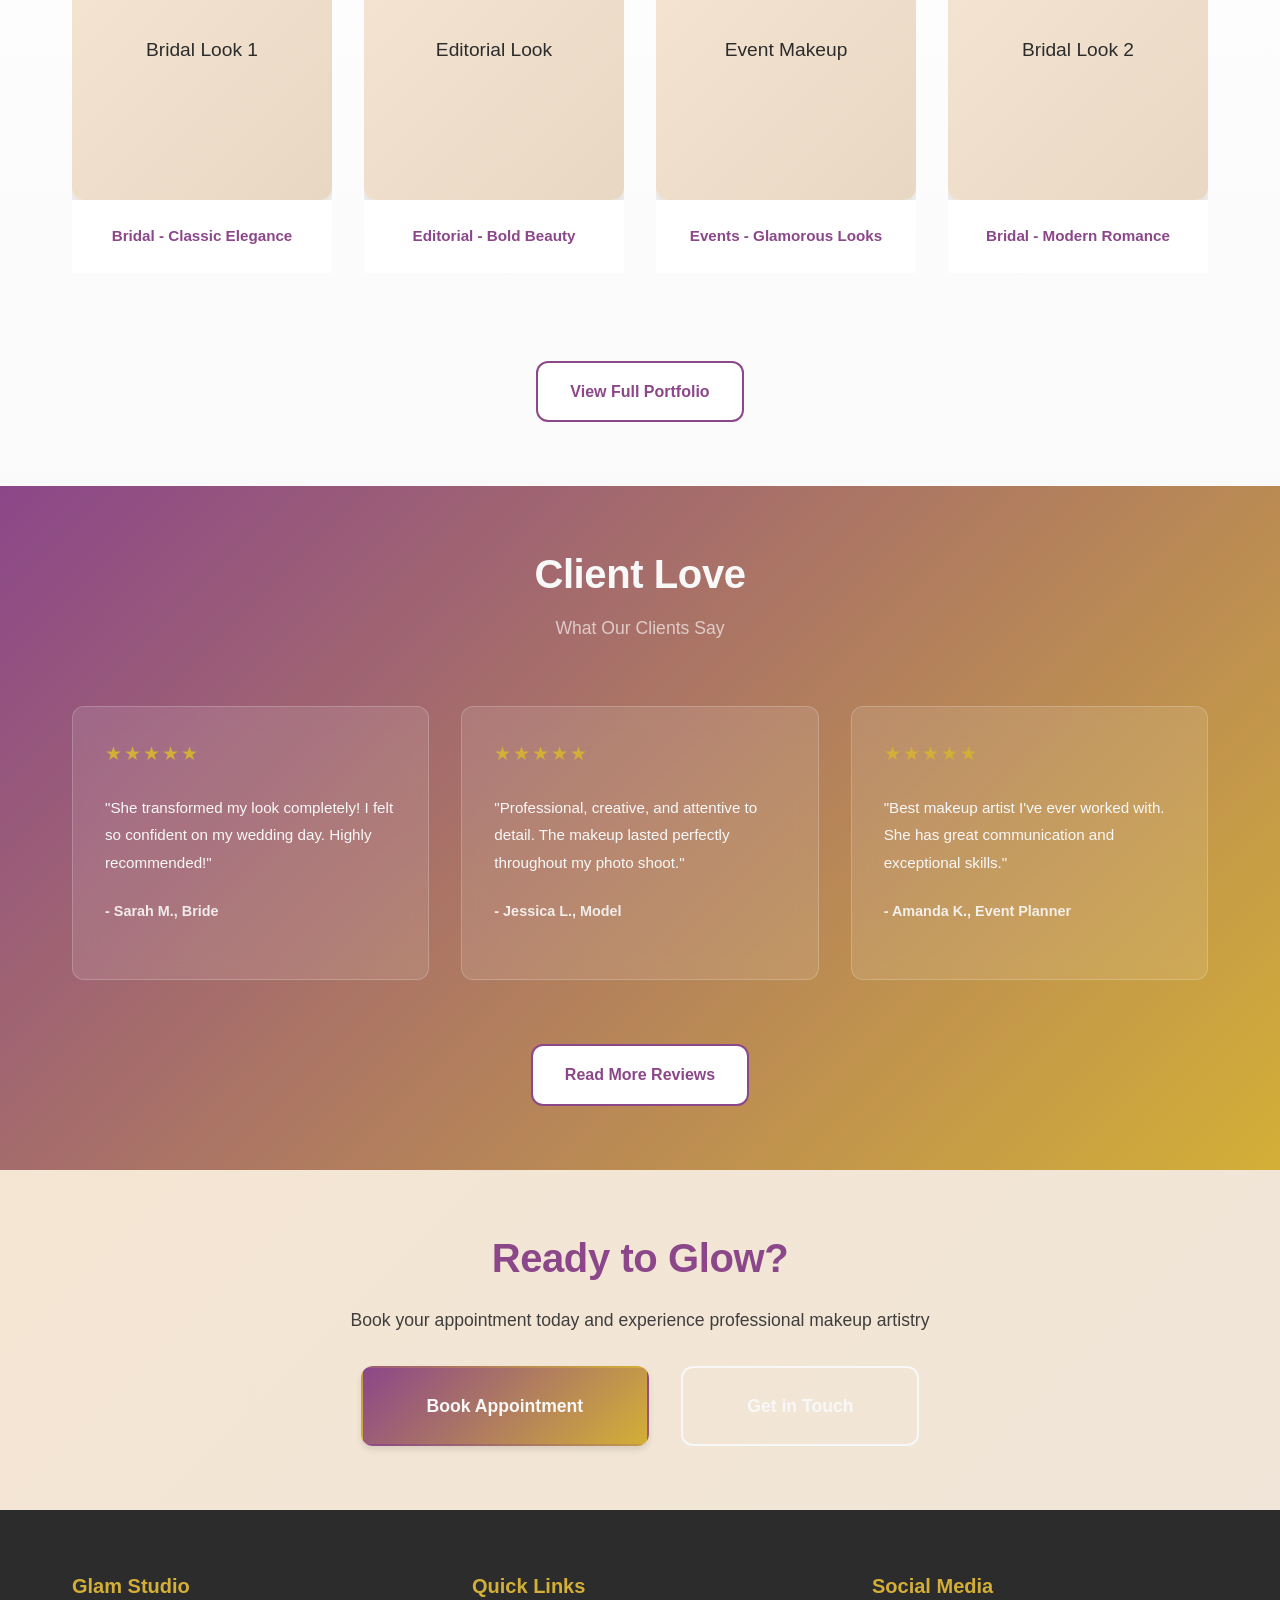
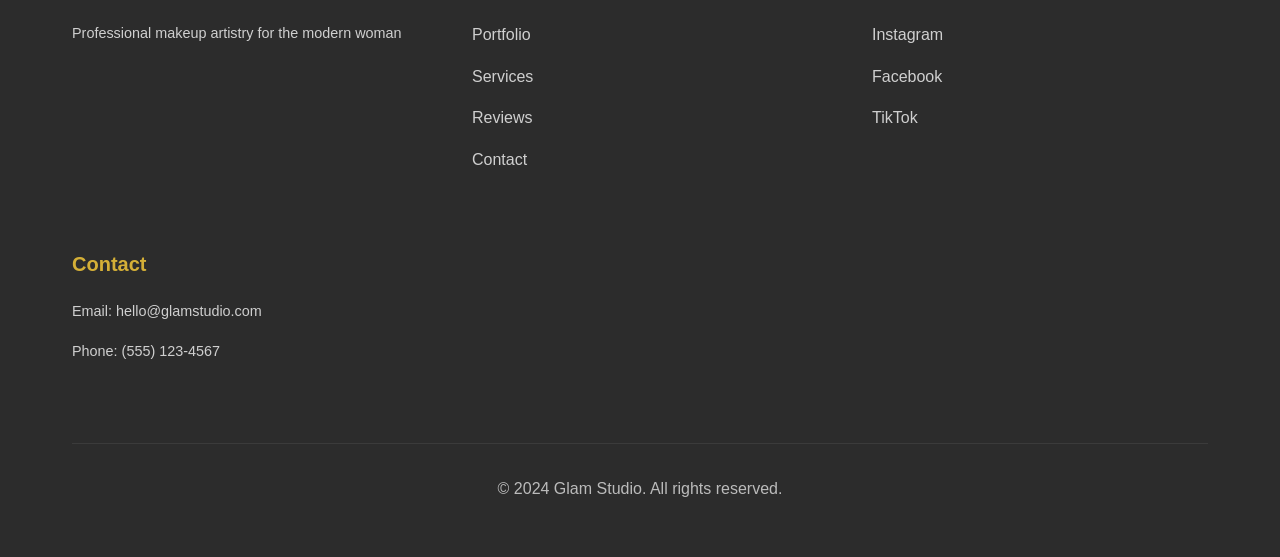
==== commit fee7b4e0: "Add owner photo to about section with professional styling and hover effects" ====
--- a/pages/index.html
+++ b/pages/index.html
@@ -61,9 +61,7 @@
                     </div>
                 </div>
                 <div class="about-image">
-                    <div class="image-placeholder">
-                        <span>Your Professional Photo</span>
-                    </div>
+                    <img src="../images/owner.png" alt="Makeup Artist - Owner of Glam Studio" class="owner-photo">
                 </div>
             </div>
         </div>
--- a/css/style.css
+++ b/css/style.css
@@ -352,6 +352,22 @@
     justify-content: center;
 }
 
+.owner-photo {
+    width: 100%;
+    max-width: 400px;
+    height: auto;
+    aspect-ratio: 3/4;
+    object-fit: cover;
+    border-radius: var(--radius-lg);
+    box-shadow: var(--shadow-lg);
+    transition: all var(--transition-base);
+}
+
+.owner-photo:hover {
+    transform: translateY(-8px);
+    box-shadow: var(--shadow-xl);
+}
+
 .image-placeholder {
     width: 100%;
     max-width: 400px;
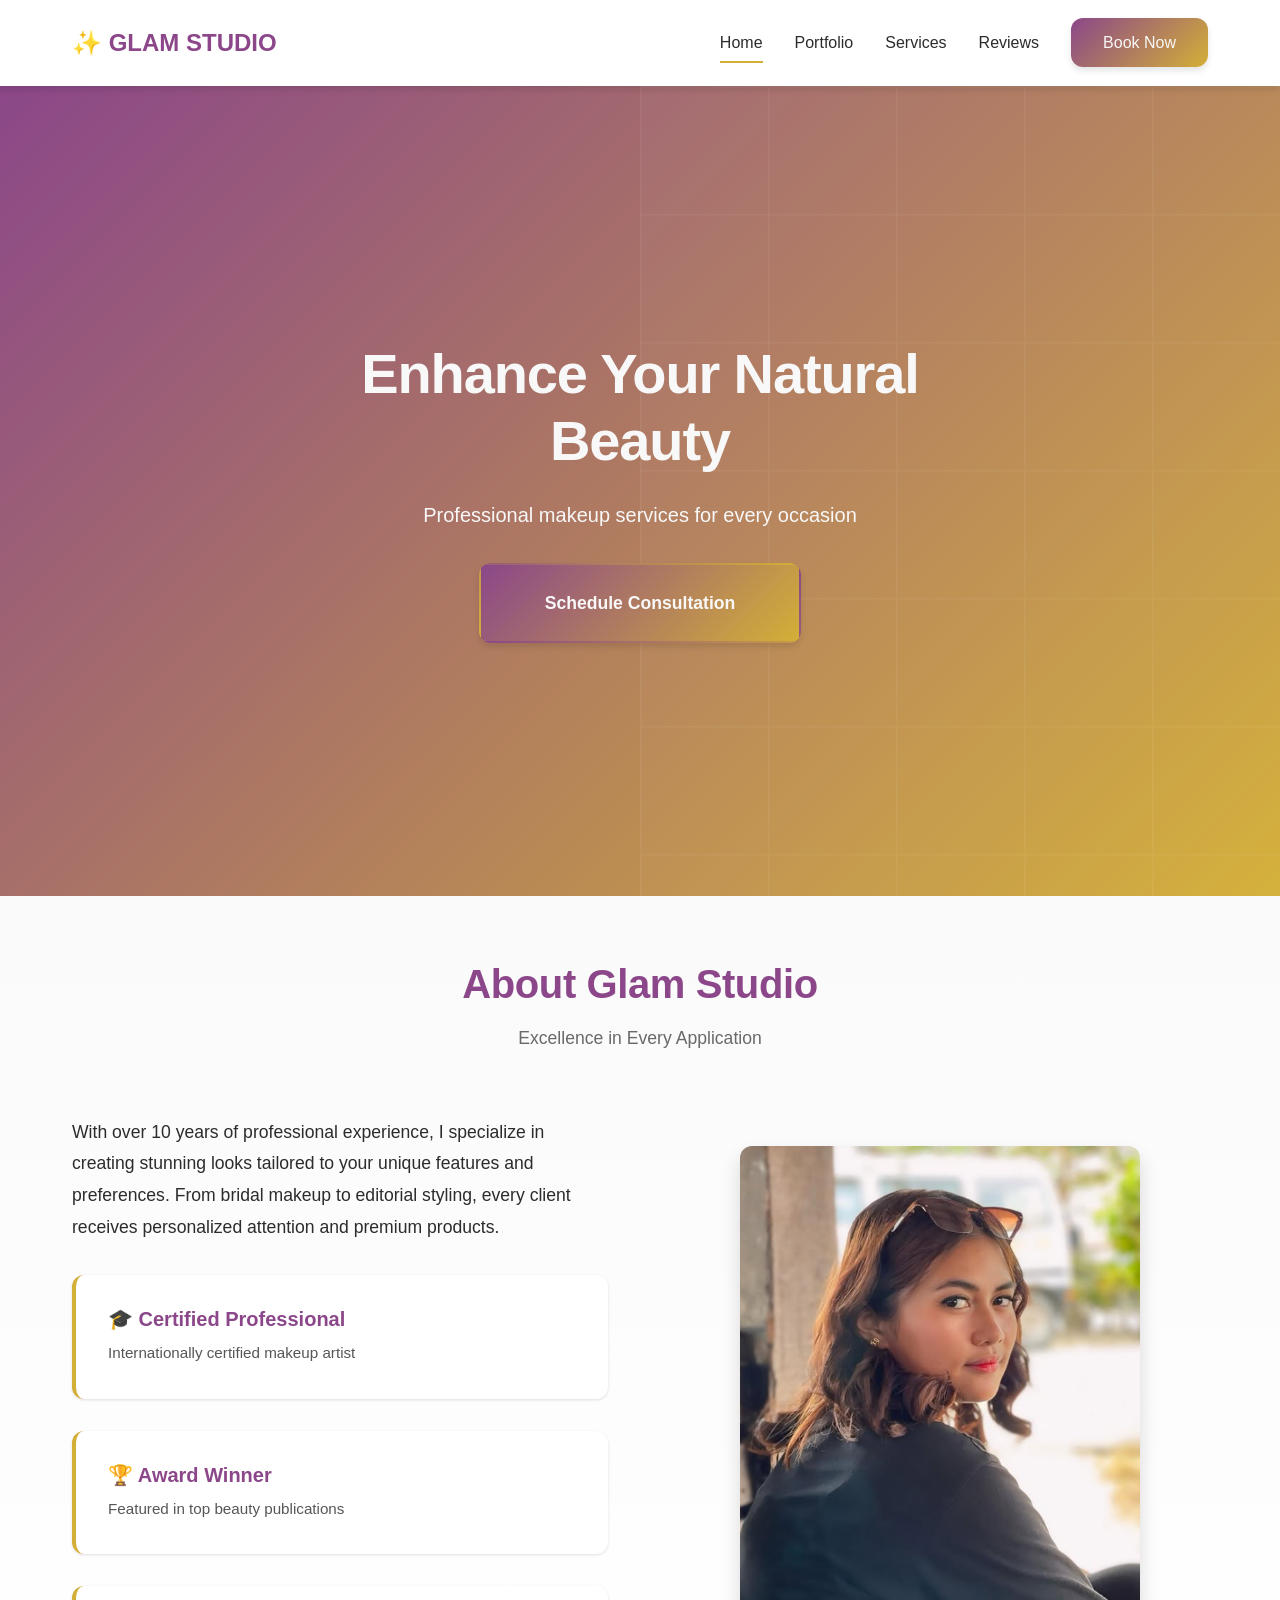
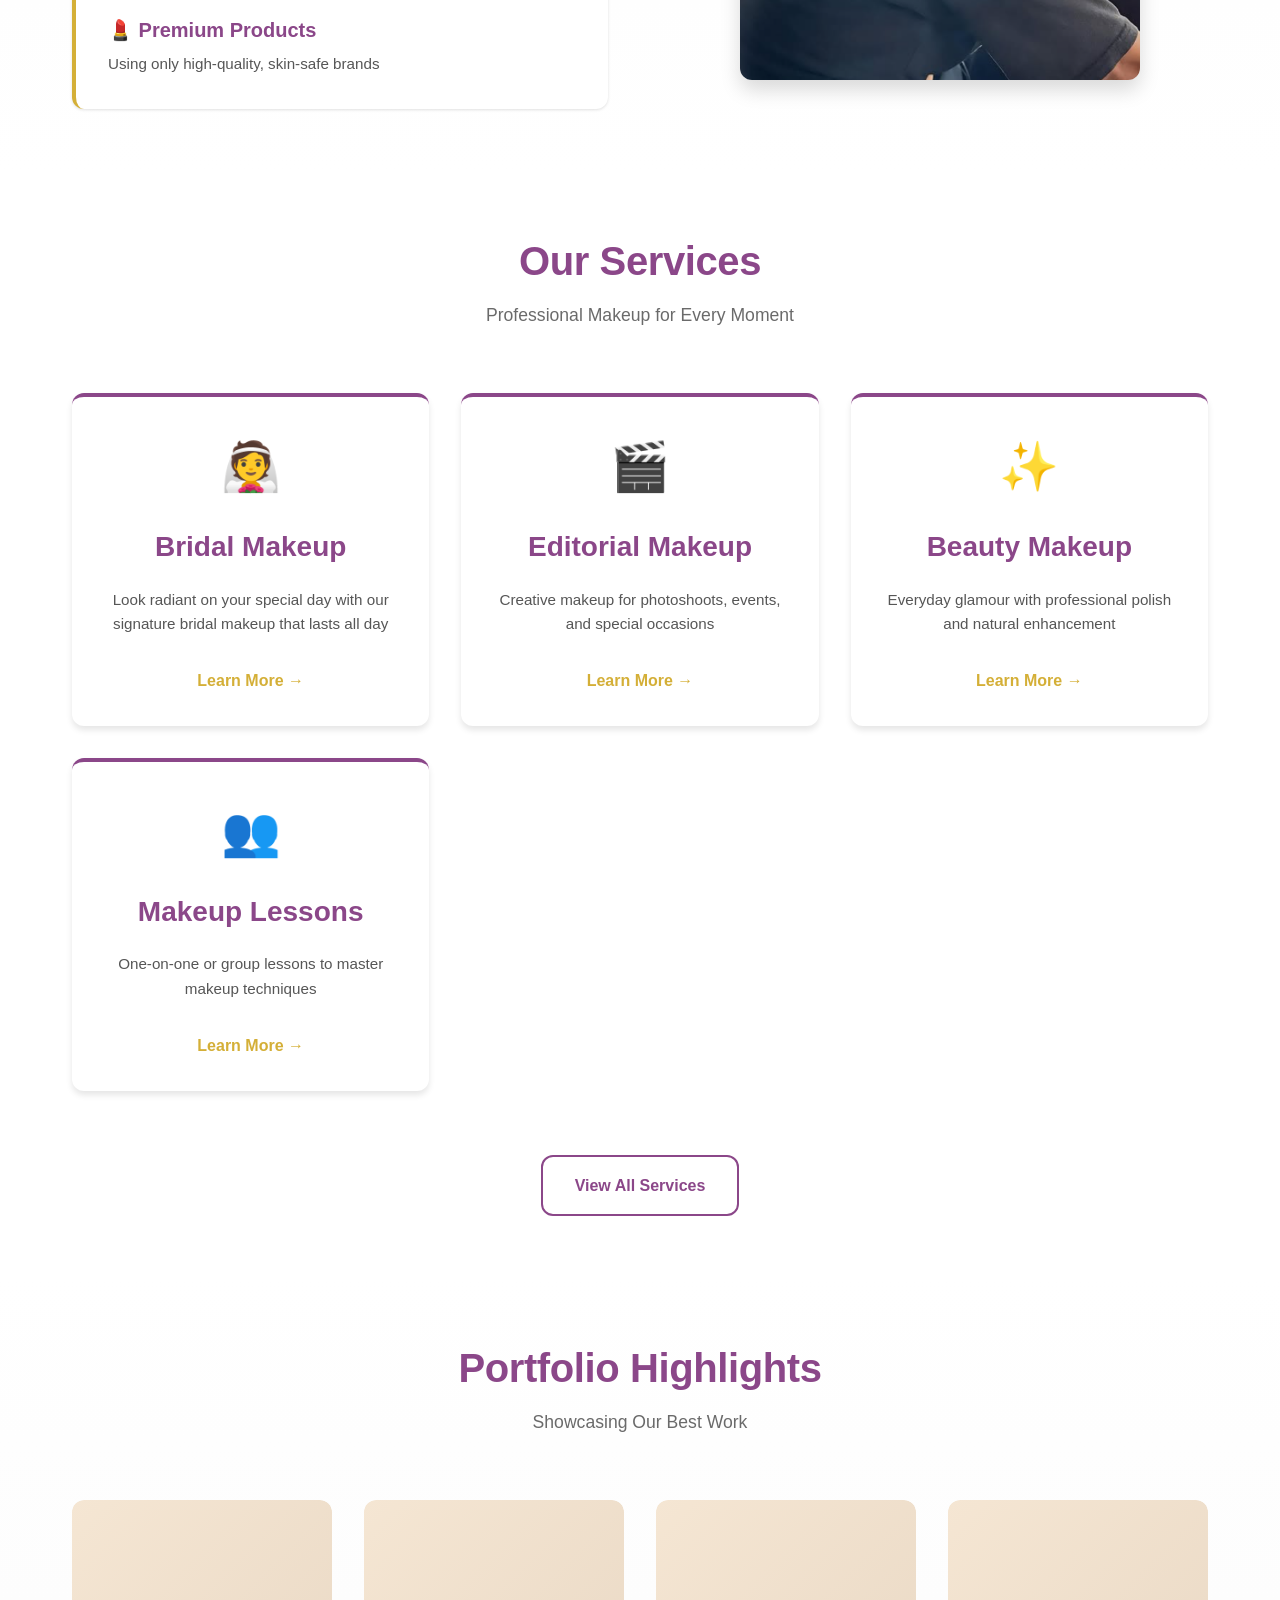
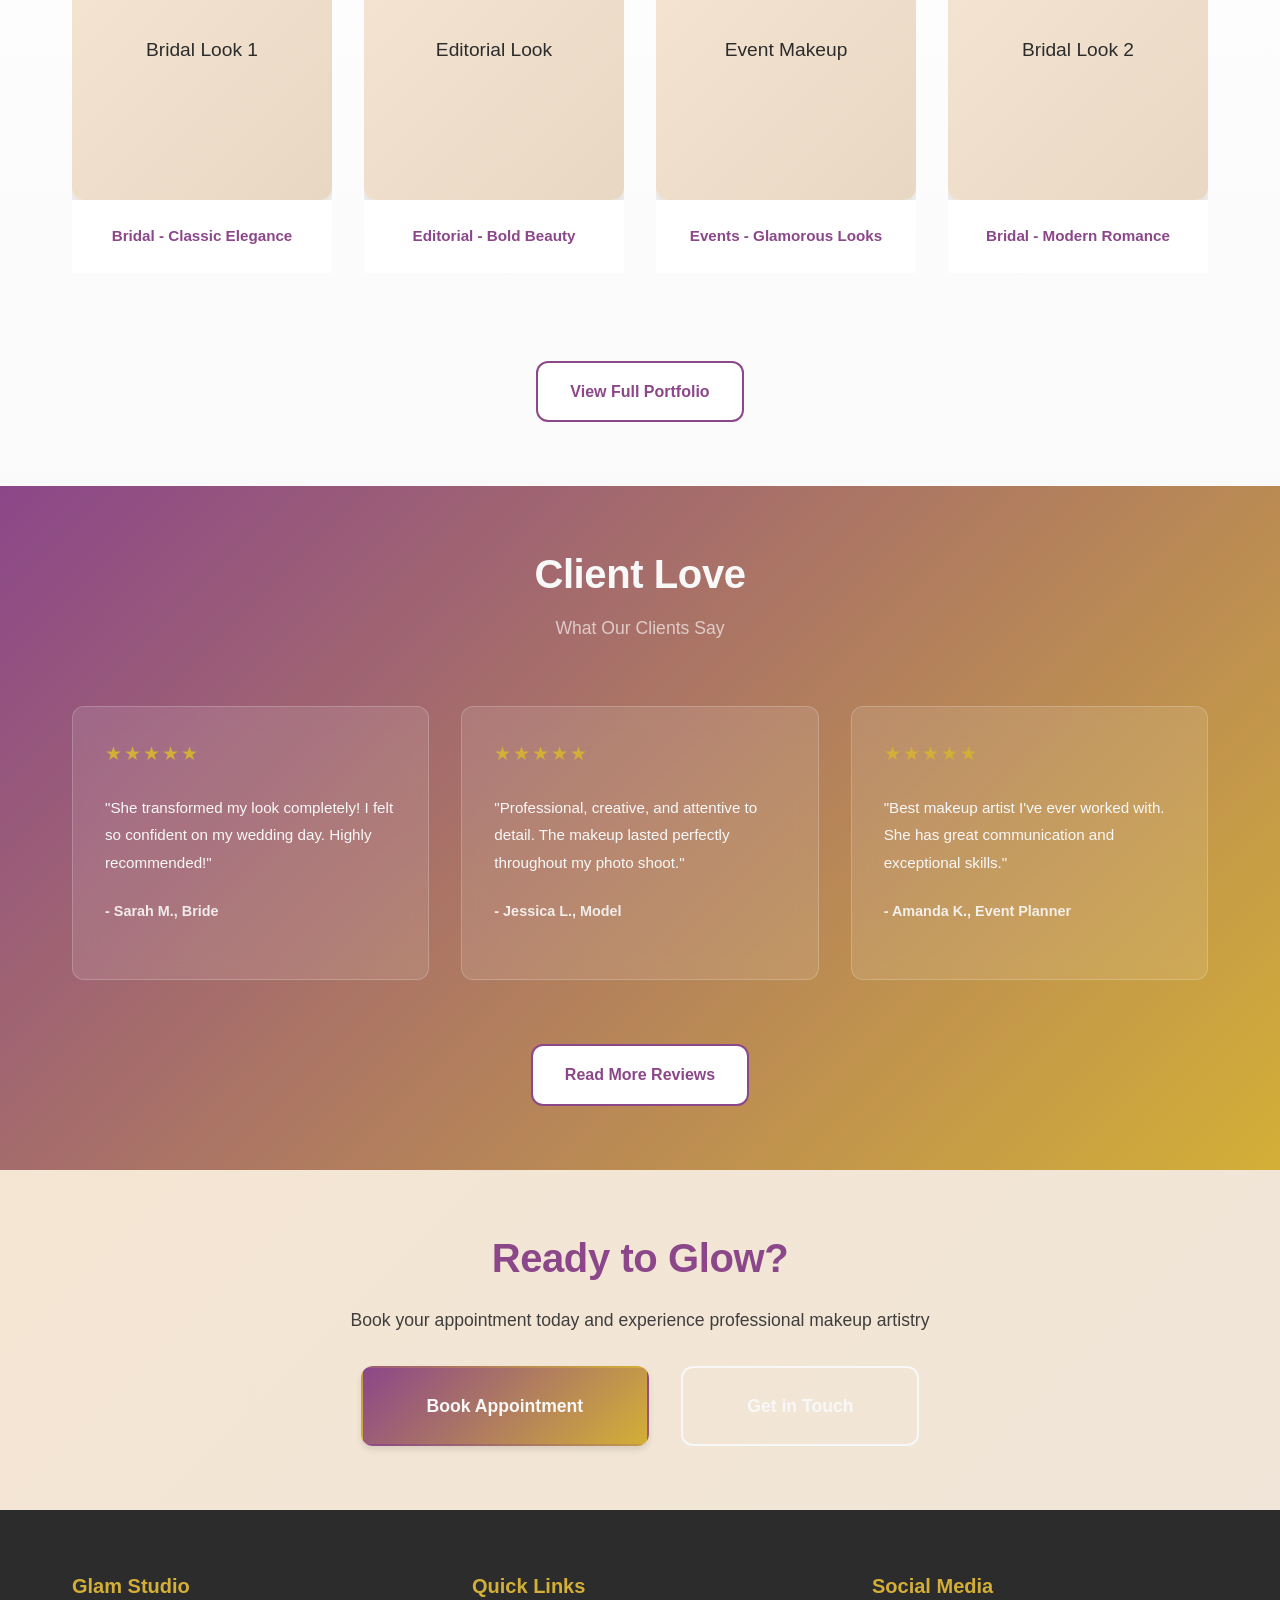
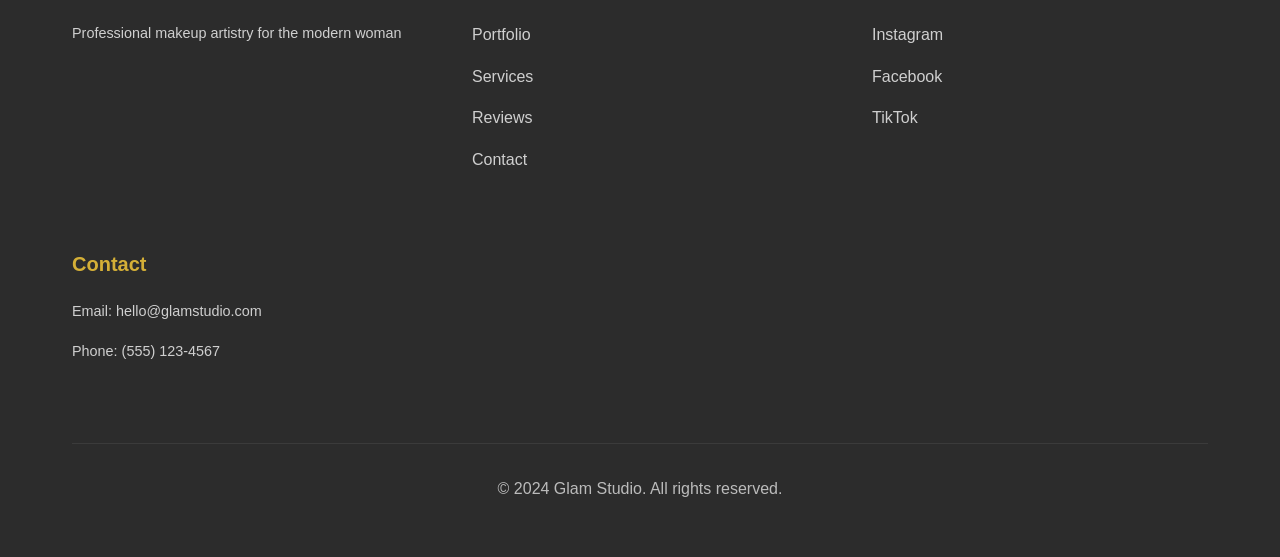
==== commit cf397554: "Add hamburger menu drawer for mobile navigation with smooth animations and accessibility" ====
--- a/pages/index.html
+++ b/pages/index.html
@@ -14,7 +14,12 @@
         <div class="container">
             <div class="nav-wrapper">
                 <a href="index.html" class="logo">✨ GLAM STUDIO</a>
-                <ul class="nav-menu">
+                <button class="hamburger" id="hamburger" aria-label="Toggle menu">
+                    <span></span>
+                    <span></span>
+                    <span></span>
+                </button>
+                <ul class="nav-menu" id="navMenu">
                     <li><a href="index.html" class="nav-link active">Home</a></li>
                     <li><a href="portfolio.html" class="nav-link">Portfolio</a></li>
                     <li><a href="services.html" class="nav-link">Services</a></li>
--- a/css/style.css
+++ b/css/style.css
@@ -149,6 +149,8 @@
     list-style: none;
     gap: var(--spacing-lg);
     align-items: center;
+    padding: 0;
+    margin: 0;
 }
 
 .nav-link {
@@ -157,6 +159,91 @@
     position: relative;
     padding: var(--spacing-xs) 0;
     transition: color var(--transition-base);
+}
+
+/* Hamburger Menu */
+.hamburger {
+    display: none;
+    flex-direction: column;
+    background: none;
+    border: none;
+    cursor: pointer;
+    gap: 5px;
+    padding: var(--spacing-sm);
+}
+
+.hamburger span {
+    width: 25px;
+    height: 3px;
+    background: var(--primary);
+    border-radius: 2px;
+    transition: all var(--transition-base);
+}
+
+.hamburger.active span:nth-child(1) {
+    transform: rotate(45deg) translate(10px, 10px);
+}
+
+.hamburger.active span:nth-child(2) {
+    opacity: 0;
+}
+
+.hamburger.active span:nth-child(3) {
+    transform: rotate(-45deg) translate(7px, -7px);
+}
+
+@media (max-width: 768px) {
+    .hamburger {
+        display: flex;
+    }
+
+    .nav-menu {
+        position: absolute;
+        top: 100%;
+        left: 0;
+        right: 0;
+        background: #FFFFFF;
+        flex-direction: column;
+        gap: 0;
+        max-height: 0;
+        overflow: hidden;
+        transition: max-height var(--transition-base) ease;
+        box-shadow: var(--shadow-md);
+        list-style: none;
+        padding: 0;
+        margin: 0;
+        border-top: 1px solid var(--border);
+    }
+
+    .nav-menu.active {
+        max-height: 500px;
+    }
+
+    .nav-menu li {
+        width: 100%;
+        border-bottom: 1px solid var(--border);
+    }
+
+    .nav-menu li:last-child {
+        border-bottom: none;
+    }
+
+    .nav-link {
+        display: block;
+        padding: var(--spacing-md) var(--spacing-lg);
+        width: 100%;
+        text-align: left;
+    }
+
+    .cta-button {
+        background: linear-gradient(135deg, var(--primary), var(--secondary));
+        color: white !important;
+        border-radius: var(--radius-md);
+        margin: var(--spacing-md);
+        display: inline-block;
+        padding: var(--spacing-sm) var(--spacing-lg) !important;
+        text-align: center;
+    }
 }
 
 .nav-link::after {
@@ -656,13 +743,60 @@
 }
 
 /* ========== RESPONSIVE DESIGN ========== */
+
+/* Extra small screens (phones under 360px) */
+@media (max-width: 360px) {
+    html {
+        font-size: 13px;
+    }
+
+    h1 {
+        font-size: 1.25rem;
+    }
+
+    h2 {
+        font-size: 1rem;
+    }
+
+    .container {
+        padding: 0 var(--spacing-sm);
+    }
+
+    .navbar {
+        padding: var(--spacing-xs) 0;
+    }
+
+    .logo {
+        font-size: 0.9rem;
+        white-space: nowrap;
+    }
+
+    .nav-menu {
+        gap: 0;
+        font-size: 0.65rem;
+        overflow-x: auto;
+        -webkit-overflow-scrolling: touch;
+    }
+
+    .nav-link {
+        padding: var(--spacing-xs) var(--spacing-xs);
+        white-space: nowrap;
+    }
+
+    .btn {
+        padding: var(--spacing-xs) var(--spacing-sm);
+        font-size: 0.75rem;
+    }
+}
+
+/* Tablet and below (768px) */
 @media (max-width: 768px) {
     h1 {
-        font-size: 2.5rem;
+        font-size: 2rem;
     }
 
     h2 {
-        font-size: 1.75rem;
+        font-size: 1.5rem;
     }
 
     .container {
@@ -674,9 +808,28 @@
     }
 
     /* Navigation */
+    .navbar {
+        padding: var(--spacing-md) 0;
+    }
+
+    .nav-wrapper {
+        flex-wrap: nowrap;
+        gap: var(--spacing-md);
+        align-items: center;
+        justify-content: space-between;
+    }
+
+    .logo {
+        font-size: 1.2rem;
+        white-space: nowrap;
+        flex-shrink: 0;
+    }
+
     .nav-menu {
         gap: var(--spacing-md);
-        font-size: 0.9rem;
+        font-size: 0.85rem;
+        display: flex;
+        align-items: center;
     }
 
     .cta-button {
@@ -684,12 +837,16 @@
     }
 
     /* Hero */
+    .hero {
+        min-height: 70vh;
+    }
+
     .hero-title {
-        font-size: 2rem;
+        font-size: 1.75rem;
     }
 
     .hero-subtitle {
-        font-size: 1rem;
+        font-size: 0.95rem;
     }
 
     .hero-background {
@@ -702,14 +859,31 @@
         gap: var(--spacing-lg);
     }
 
+    .owner-photo {
+        max-width: 300px;
+    }
+
     /* Services */
     .services-grid {
         grid-template-columns: 1fr;
     }
 
+    /* Pricing Grid */
+    .pricing-grid {
+        grid-template-columns: 1fr;
+    }
+
+    .pricing-card.featured {
+        transform: scale(1);
+    }
+
     /* Portfolio */
+    .portfolio-grid {
+        grid-template-columns: repeat(2, 1fr);
+    }
+
     .portfolio-image {
-        height: 250px;
+        height: 200px;
     }
 
     /* Testimonials */
@@ -717,6 +891,15 @@
         grid-template-columns: 1fr;
     }
 
+    /* Stats Grid */
+    .stats-grid {
+        grid-template-columns: repeat(2, 1fr);
+    }
+
+    .stat-card {
+        padding: var(--spacing-md);
+    }
+
     /* CTA */
     .cta-buttons {
         flex-direction: column;
@@ -733,12 +916,20 @@
 }
 
 @media (max-width: 480px) {
+    html {
+        font-size: 14px;
+    }
+
     h1 {
-        font-size: 1.75rem;
+        font-size: 1.5rem;
     }
 
     h2 {
-        font-size: 1.25rem;
+        font-size: 1.1rem;
+    }
+
+    h3 {
+        font-size: 1rem;
     }
 
     .container {
@@ -750,39 +941,228 @@
     }
 
     /* Navbar */
+    .navbar {
+        padding: var(--spacing-sm) 0;
+        position: sticky;
+        top: 0;
+        z-index: 1000;
+    }
+
     .nav-wrapper {
-        flex-wrap: wrap;
-        gap: var(--spacing-md);
+        flex-wrap: nowrap;
+        justify-content: space-between;
+        gap: var(--spacing-sm);
+        align-items: center;
+        position: relative;
+    }
+
+    .logo {
+        font-size: 1rem;
+        white-space: nowrap;
+        flex-shrink: 0;
     }
 
     .nav-menu {
+        position: absolute;
+        top: 100%;
+        left: 0;
+        right: 0;
+        background: #FFFFFF;
+        flex-direction: column;
+        gap: 0;
+        max-height: 0;
+        overflow: hidden;
+        transition: max-height var(--transition-base) ease;
+        box-shadow: var(--shadow-md);
+        list-style: none;
+        padding: 0;
+        margin: 0;
+        border-top: 1px solid var(--border);
+        display: flex;
+        font-size: 0.75rem;
+    }
+
+    .nav-menu.active {
+        max-height: 500px;
+    }
+
+    .nav-menu li {
         width: 100%;
-        gap: var(--spacing-sm);
-        flex-wrap: wrap;
+        border-bottom: 1px solid var(--border);
+    }
+
+    .nav-menu li:last-child {
+        border-bottom: none;
+    }
+
+    .nav-link {
+        padding: var(--spacing-md) var(--spacing-lg);
+        display: block;
+        width: 100%;
+        text-align: left;
+        white-space: normal;
+    }
+
+    .cta-button {
+        background: linear-gradient(135deg, var(--primary), var(--secondary));
+        color: white !important;
+        border-radius: var(--radius-md);
+        margin: var(--spacing-md);
+        display: inline-block;
+        padding: var(--spacing-sm) var(--spacing-lg) !important;
+        text-align: center;
     }
 
     /* Hero */
     .hero {
-        min-height: 60vh;
+        min-height: 50vh;
+        padding: var(--spacing-lg) 0;
     }
 
     .hero-title {
-        font-size: 1.5rem;
+        font-size: 1.25rem;
     }
 
     .hero-subtitle {
-        font-size: 0.9rem;
+        font-size: 0.8rem;
+    }
+
+    .hero-content {
+        padding: var(--spacing-md);
     }
 
     /* Buttons */
     .btn {
         padding: var(--spacing-sm) var(--spacing-md);
+        font-size: 0.8rem;
+        border-radius: var(--radius-sm);
+    }
+
+    /* About */
+    .about-grid {
+        gap: var(--spacing-md);
+    }
+
+    .owner-photo {
+        max-width: 100%;
+        width: 100%;
+    }
+
+    /* Services Grid */
+    .services-grid {
+        gap: var(--spacing-md);
+    }
+
+    .service-card {
+        padding: var(--spacing-md);
+    }
+
+    /* Pricing Cards */
+    .pricing-grid {
+        gap: var(--spacing-md);
+    }
+
+    .pricing-card {
+        padding: var(--spacing-md);
+    }
+
+    .service-name {
+        font-size: 1rem;
+    }
+
+    .price {
+        font-size: 1.5rem;
+    }
+
+    /* Portfolio Grid */
+    .portfolio-grid {
+        grid-template-columns: 1fr;
+    }
+
+    .portfolio-image {
+        height: 200px;
+    }
+
+    /* Testimonials */
+    .testimonial-card {
+        padding: var(--spacing-md);
+    }
+
+    .stars {
         font-size: 0.9rem;
+    }
+
+    /* Stats */
+    .stats-grid {
+        grid-template-columns: 1fr;
+        gap: var(--spacing-md);
+    }
+
+    .stat-number {
+        font-size: 2rem;
+    }
+
+    .stat-label {
+        font-size: 0.75rem;
+    }
+
+    /* Rating Bar */
+    .rating-bar {
+        gap: var(--spacing-sm);
+        font-size: 0.8rem;
+    }
+
+    .rating-label {
+        width: 60px;
+        font-size: 0.75rem;
+    }
+
+    .rating-count {
+        width: 40px;
+        font-size: 0.7rem;
+    }
+
+    /* Review Cards */
+    .reviews-grid {
+        grid-template-columns: 1fr;
+    }
+
+    .review-card {
+        padding: var(--spacing-md);
+    }
+
+    /* Forms */
+    .form-group {
+        margin-bottom: var(--spacing-md);
+    }
+
+    .form-group input,
+    .form-group textarea,
+    .form-group select {
+        padding: var(--spacing-sm) var(--spacing-md);
+        font-size: 1rem;
+    }
+
+    .contact-container {
+        grid-template-columns: 1fr;
+        gap: var(--spacing-lg);
     }
 
     /* Footer */
     .footer-grid {
         grid-template-columns: 1fr;
+        gap: var(--spacing-lg);
+    }
+
+    .footer-section {
+        padding: var(--spacing-md) 0;
+        border-bottom: 1px solid rgba(212, 175, 55, 0.1);
+    }
+
+    .footer-section:last-child {
+        border-bottom: none;
+    }
+}
     }
 }
 
